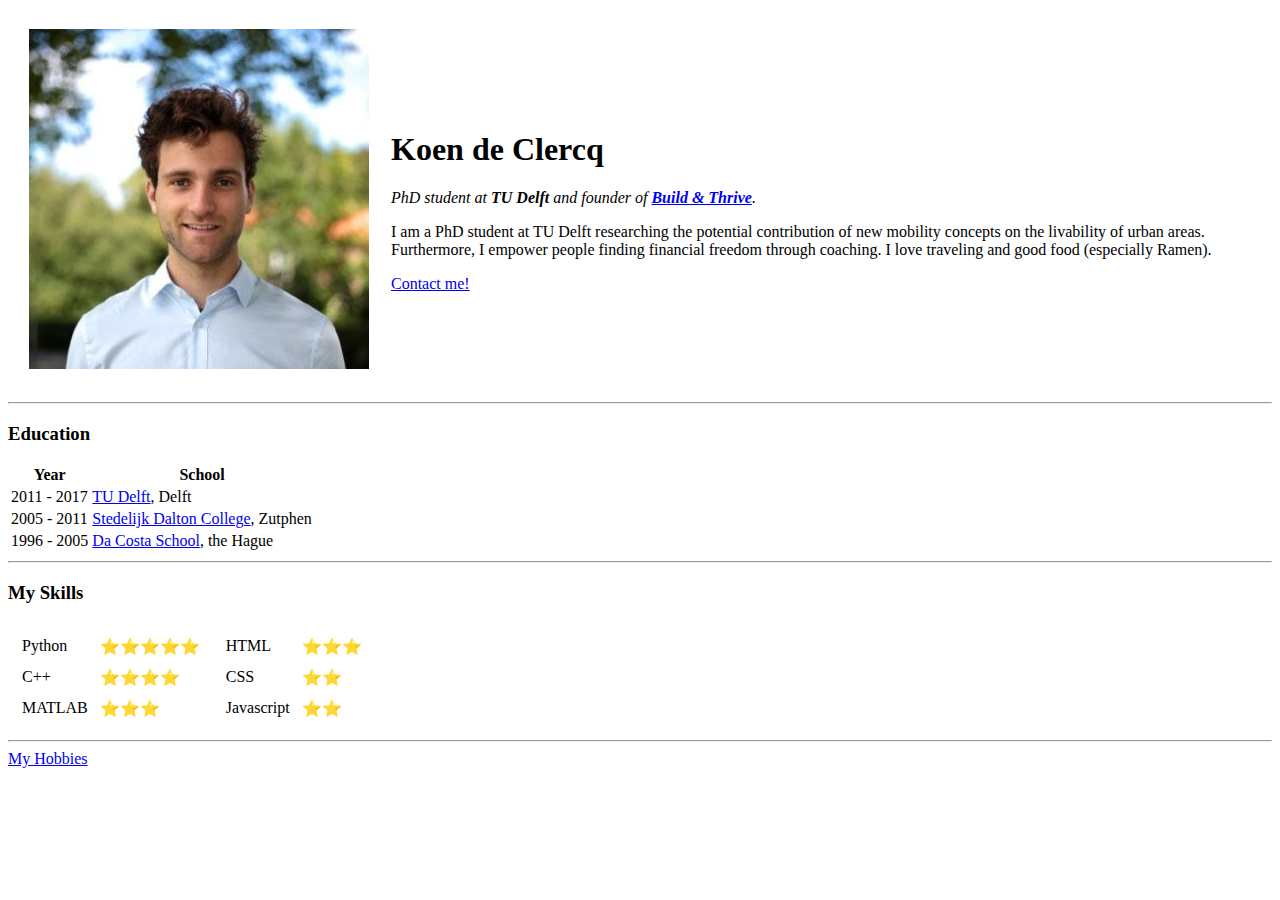
==== index.html @ 05a3c412 "Add initial cv website files" ====
<!DOCTYPE html>
<html lang="en" dir="ltr">

<head>
  <meta charset="utf-8">
  <title>Koen's Personal Site</title>
</head>

<body>
  <table cellspacing="20">
    <tbody>
      <tr>
        <td>
          <img src="koen.jpeg" alt="Koen's profile picture">
        </td>
        <td>
          <h1>Koen de Clercq</h1>
          <p><em>PhD student at <strong>TU Delft</strong> and founder of <strong><a href="https://www.buildandthrive.com/">Build & Thrive</a></strong>.</em></p>
          <p>I am a PhD student at TU Delft researching the potential contribution of new mobility concepts on the livability of urban areas. Furthermore, I empower people finding financial freedom through coaching. I love traveling and good food
            (especially Ramen).</p>
          <a href="contact.html">Contact me!</a>
        </td>
      </tr>
    </tbody>
  </table>


  <hr>
  <h3>Education</h3>
  <table>
    <thead>
      <tr>
        <th>Year</th>
        <th>School</th>
      </tr>
    </thead>
    <tbody>
      <tr>
        <td>2011 - 2017</td>
        <td><a href="https://www.tudelft.nl/">TU Delft</a>, Delft</td>
      </tr>
      <tr>
        <td>2005 - 2011</td>
        <td><a href="https://www.hetstedelijkzutphen.nl/">Stedelijk Dalton College</a>, Zutphen</td>
      </tr>
      <tr>
        <td>1996 - 2005</td>
        <td><a href="https://www.dacostaschool.nl/">Da Costa School</a>, the Hague</td>
      </tr>
    </tbody>
  </table>
  <hr>
  <h3>My Skills</h3>
  <table>
    <tbody>
      <tr>
        <td>
          <table cellspacing="10">
            <tbody>
              <tr>
                <td>Python</td>
                <td>⭐⭐⭐⭐⭐</td>
              </tr>
              <tr>
                <td>C++</td>
                <td>⭐⭐⭐⭐</td>
              </tr>
              <tr>
                <td>MATLAB</td>
                <td>⭐⭐⭐</td>
              </tr>
            </tbody>
          </table>
        </td>
        <td>
          <table cellspacing="10">
            <tbody>
              <tr>
                <td>HTML</td>
                <td>⭐⭐⭐</td>
              </tr>
              <tr>
                <td>CSS</td>
                <td>⭐⭐</td>
              </tr>
              <tr>
                <td>Javascript</td>
                <td>⭐⭐</td>
              </tr>
            </tbody>
          </table>
        </td>
      </tr>
    </tbody>
  </table>
  <hr>
  <a href="hobbies.html">My Hobbies</a>
</body>

</html>
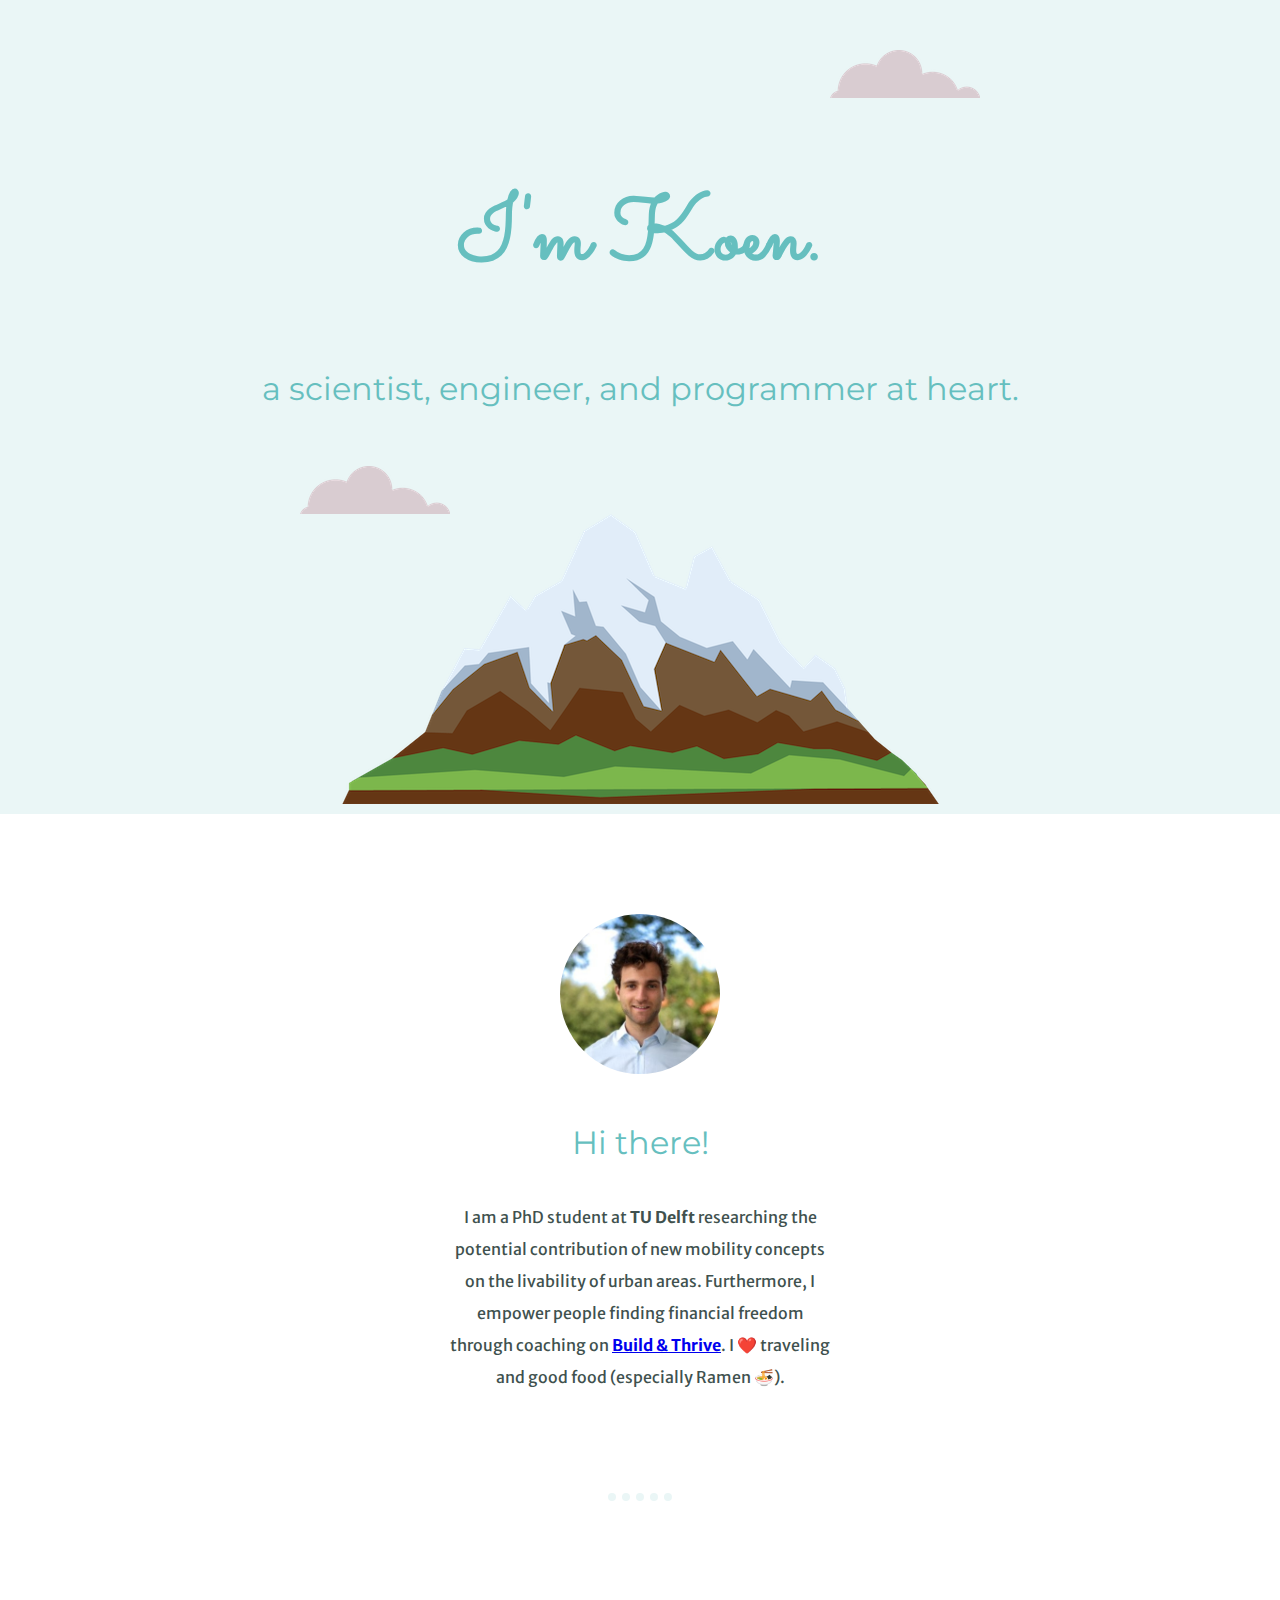
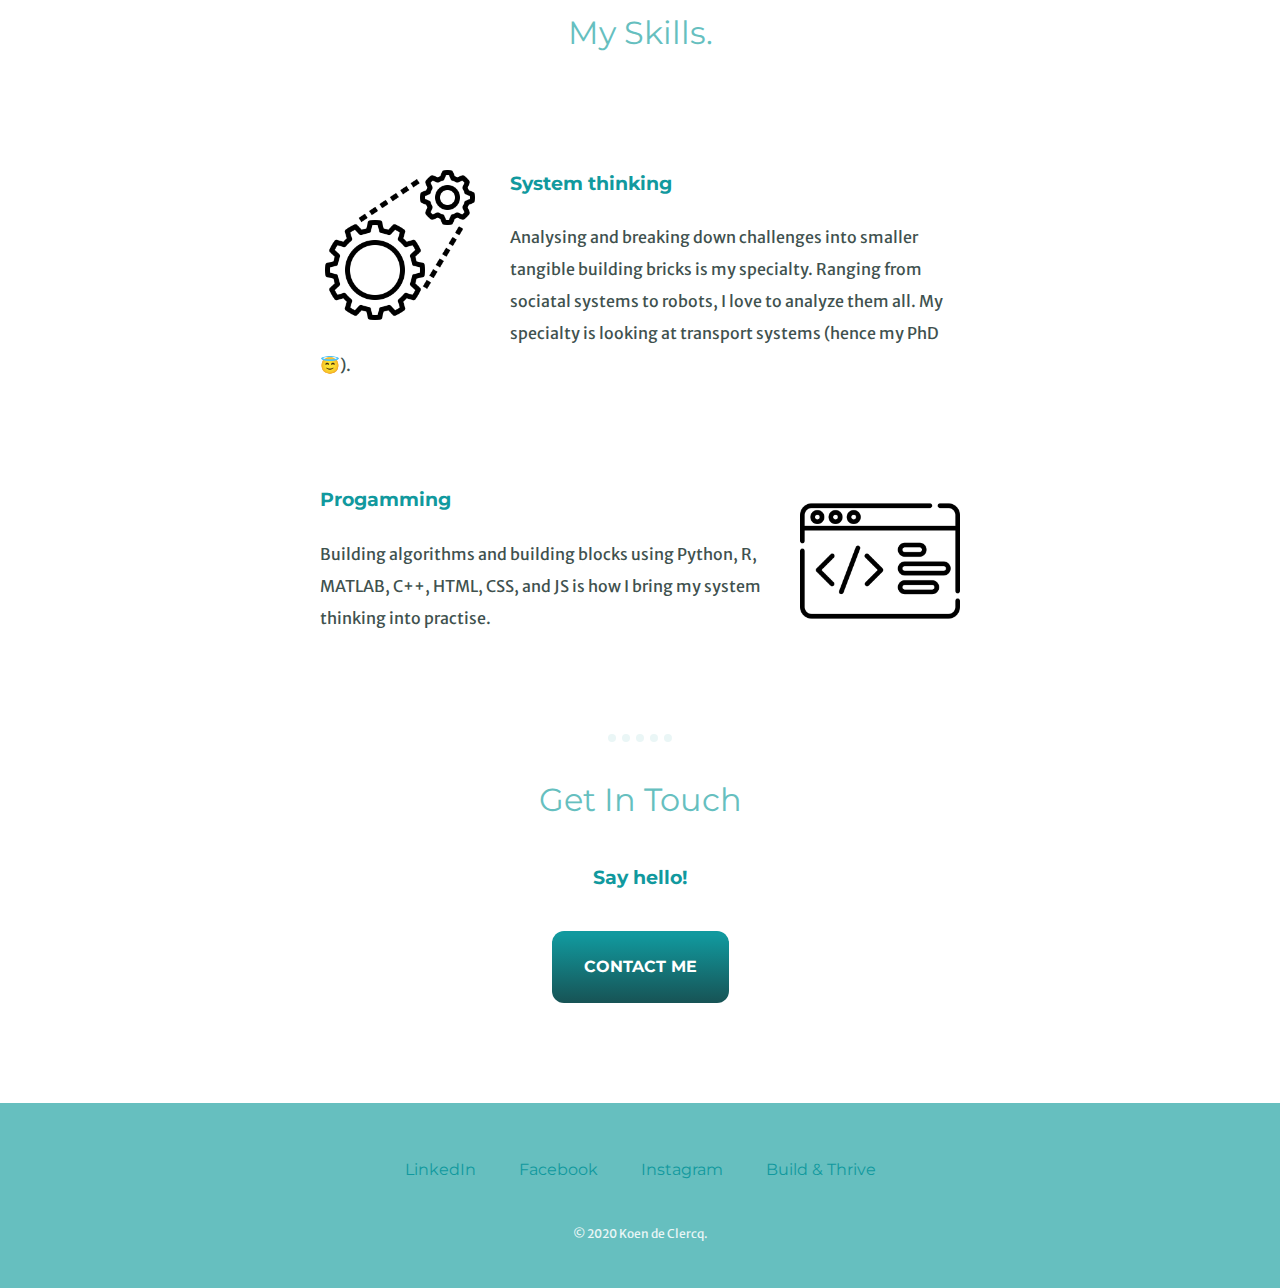
==== commit a71cee64: "New website with some styling" ====
--- a/index.html
+++ b/index.html
@@ -1,100 +1,58 @@
 <!DOCTYPE html>
 <html lang="en" dir="ltr">
-
-<head>
-  <meta charset="utf-8">
-  <title>Koen's Personal Site</title>
-</head>
-
-<body>
-  <table cellspacing="20">
-    <tbody>
-      <tr>
-        <td>
-          <img src="koen.jpeg" alt="Koen's profile picture">
-        </td>
-        <td>
-          <h1>Koen de Clercq</h1>
-          <p><em>PhD student at <strong>TU Delft</strong> and founder of <strong><a href="https://www.buildandthrive.com/">Build & Thrive</a></strong>.</em></p>
-          <p>I am a PhD student at TU Delft researching the potential contribution of new mobility concepts on the livability of urban areas. Furthermore, I empower people finding financial freedom through coaching. I love traveling and good food
-            (especially Ramen).</p>
-          <a href="contact.html">Contact me!</a>
-        </td>
-      </tr>
-    </tbody>
-  </table>
+  <head>
+    <meta charset="utf-8">
+    <title>Koen de Clercq</title>
+    <link rel="stylesheet" href="css/styles.css">
+    <link rel="shortcut icon" href="favicon.ico">
+    <link href="https://fonts.googleapis.com/css2?family=Merriweather+Sans&family=Montserrat&family=Sacramento&display=swap" rel="stylesheet">
+  </head>
 
 
-  <hr>
-  <h3>Education</h3>
-  <table>
-    <thead>
-      <tr>
-        <th>Year</th>
-        <th>School</th>
-      </tr>
-    </thead>
-    <tbody>
-      <tr>
-        <td>2011 - 2017</td>
-        <td><a href="https://www.tudelft.nl/">TU Delft</a>, Delft</td>
-      </tr>
-      <tr>
-        <td>2005 - 2011</td>
-        <td><a href="https://www.hetstedelijkzutphen.nl/">Stedelijk Dalton College</a>, Zutphen</td>
-      </tr>
-      <tr>
-        <td>1996 - 2005</td>
-        <td><a href="https://www.dacostaschool.nl/">Da Costa School</a>, the Hague</td>
-      </tr>
-    </tbody>
-  </table>
-  <hr>
-  <h3>My Skills</h3>
-  <table>
-    <tbody>
-      <tr>
-        <td>
-          <table cellspacing="10">
-            <tbody>
-              <tr>
-                <td>Python</td>
-                <td>⭐⭐⭐⭐⭐</td>
-              </tr>
-              <tr>
-                <td>C++</td>
-                <td>⭐⭐⭐⭐</td>
-              </tr>
-              <tr>
-                <td>MATLAB</td>
-                <td>⭐⭐⭐</td>
-              </tr>
-            </tbody>
-          </table>
-        </td>
-        <td>
-          <table cellspacing="10">
-            <tbody>
-              <tr>
-                <td>HTML</td>
-                <td>⭐⭐⭐</td>
-              </tr>
-              <tr>
-                <td>CSS</td>
-                <td>⭐⭐</td>
-              </tr>
-              <tr>
-                <td>Javascript</td>
-                <td>⭐⭐</td>
-              </tr>
-            </tbody>
-          </table>
-        </td>
-      </tr>
-    </tbody>
-  </table>
-  <hr>
-  <a href="hobbies.html">My Hobbies</a>
-</body>
+  <body>
+    <div class="top-container">
+      <img class="top-cloud" src="images/cloud.png" alt="cloud-img">
+      <h1>I'm Koen.</h1>
+      <h2>a scientist, engineer, and programmer at heart.</h2>
+      <img class="bottom-cloud" src="images/cloud.png" alt="cloud-img">
+      <img src="images/mountain.png" alt="mountain-img">
+    </div>
+    <div class="middle-container">
+      <div class="profile">
+        <img class="circle profile-picture" src="images/koen.jpeg" alt="koen-img">
+        <h2>Hi there!</h2>
+        <p>I am a PhD student at <strong>TU Delft</strong> researching the potential contribution of new mobility concepts on the livability of urban areas. Furthermore, I empower people finding financial freedom through coaching on <strong><a href="https://www.buildandthrive.com/">Build & Thrive</a></strong>. I ❤️ traveling and good food
+          (especially Ramen 🍜).</p>
+      </div>
+      <hr>
+      <div class="skills">
+        <h2>My Skills.</h2>
+        <div class="skill-row">
+          <img class="small-picture-left" src="images/system.png" alt="system-img">
+          <h3>System thinking</h3>
+          <p>Analysing and breaking down challenges into smaller tangible building bricks is my specialty. Ranging from sociatal systems to robots, I love to analyze them all. My specialty is looking at transport systems (hence my PhD😇).</p>
+        </div>
+        <div class="skill-row">
+          <img class="small-picture-right" src="images/code.png" alt="code-img">
+          <h3>Progamming</h3>
+          <p>Building algorithms and building blocks using Python, R, MATLAB, C++, HTML, CSS, and JS is how I bring my system thinking into practise.</p>
+        </div>
+      </div>
+      <hr>
+      <div class="contact-me">
+        <h2>Get In Touch</h2>
+        <h3>Say hello!</h3>
+        <a href="mailto:gkdeclercq@gmail.com?subject=hello" class="btn">CONTACT ME</a>
+      </div>
+    </div>
 
+    <div class="bottom-container">
+      <a class="footer-link" href="https://www.linkedin.com/in/gkdeclercq/">LinkedIn</a>
+      <a class="footer-link" href="https://www.facebook.com/koen.declercq.12/">Facebook</a>
+      <a class="footer-link" href="https://www.instagram.com/build_thrive/">Instagram</a>
+      <a class="footer-link" href="https://www.buildandthrive.com/">Build & Thrive</a>
+      <p class="footer-disclaimer">© 2020 Koen de Clercq.</p>
+    </div>
+
+  </body>
 </html>
--- a/css/styles.css
+++ b/css/styles.css
@@ -0,0 +1,146 @@
+/*********************TAG-CONTAINER*********************/
+
+body {
+  margin: 0;
+  background-color: white;
+  text-align: center;
+  color: #40514E;
+  line-height: 2;
+  font-family: 'Merriweather Sans', sans-serif;
+}
+
+h1 {
+  margin: 50px auto 0 auto;
+  color: #66BFBF;
+  font-family: 'Sacramento', cursive;
+  font-size: 5.625rem;
+}
+
+h2 {
+  color: #66BFBF;
+  font-family: 'Montserrat', sans-serif;
+  font-size: 2rem;
+  font-weight: normal;
+}
+
+
+h3 {
+  font-family: 'Montserrat', sans-serif;
+  color: #11999E;
+}
+
+hr {
+  border: none;
+  border-top-style: dotted;
+  border-color: #EAF6F6;
+  border-width: 8px;
+  width: 5%;
+}
+
+/********************CLASS-CONTAINER********************/
+
+.top-container {
+  background-color: #EAF6F6;
+  position: relative;
+  padding-top: 100px;
+}
+
+.middle-container {
+  margin: 100px auto;
+}
+
+.bottom-container {
+  color: #EAF6F6;
+  background-color: #66BFBF;
+  padding-top: 50px;
+  padding-bottom: 30px;
+}
+
+.top-cloud {
+  position: absolute;
+  top: 50px;
+  right: 300px;
+}
+
+.bottom-cloud {
+  position: absolute;
+  left: 300px;
+  bottom: 300px;
+}
+
+.profile {
+  width: 30%;
+  margin: 100px auto;
+}
+
+.skills {
+  margin: 100px auto;
+}
+
+.skill-row {
+  width: 50%;
+  margin: 100px auto;
+  text-align: left;
+}
+
+.footer-link {
+  color: #11999E;
+  font-family: 'Montserrat', sans-serif;
+  margin: 10px 20px;
+  text-decoration: none;
+}
+
+.footer-link:hover {
+  color: #EAF6F6;
+}
+
+.footer-disclaimer {
+  margin-top: 3em;
+  font-size: 0.75em;
+  color: #EAF6F6;
+}
+
+.circle {
+  border-radius: 50%;
+}
+
+.profile-picture {
+  width: 41.667%;
+}
+
+.small-picture-left {
+  width: 25%;
+  float: left;
+  margin-right: 30px;
+}
+
+.small-picture-right {
+  width: 25%;
+  float: right;
+  margin-left: 30px;
+}
+
+.btn {
+	background:linear-gradient(to bottom, #11999e 5%, #175355 100%);
+	background-color:#11999e;
+	border-radius:12px;
+  margin-top: 1rem;
+	display:inline-block;
+	cursor:pointer;
+	color:#ffffff;
+	font-family: 'Montserrat', sans-serif;
+	font-size:16px;
+	font-weight:bold;
+	padding:20px 32px;
+	text-decoration:none;
+}
+
+.btn:hover {
+	background:linear-gradient(to bottom, #175355 5%, #11999e 100%);
+	background-color:#175355;
+}
+
+.btn:active {
+	position:relative;
+	top:1px;
+}
